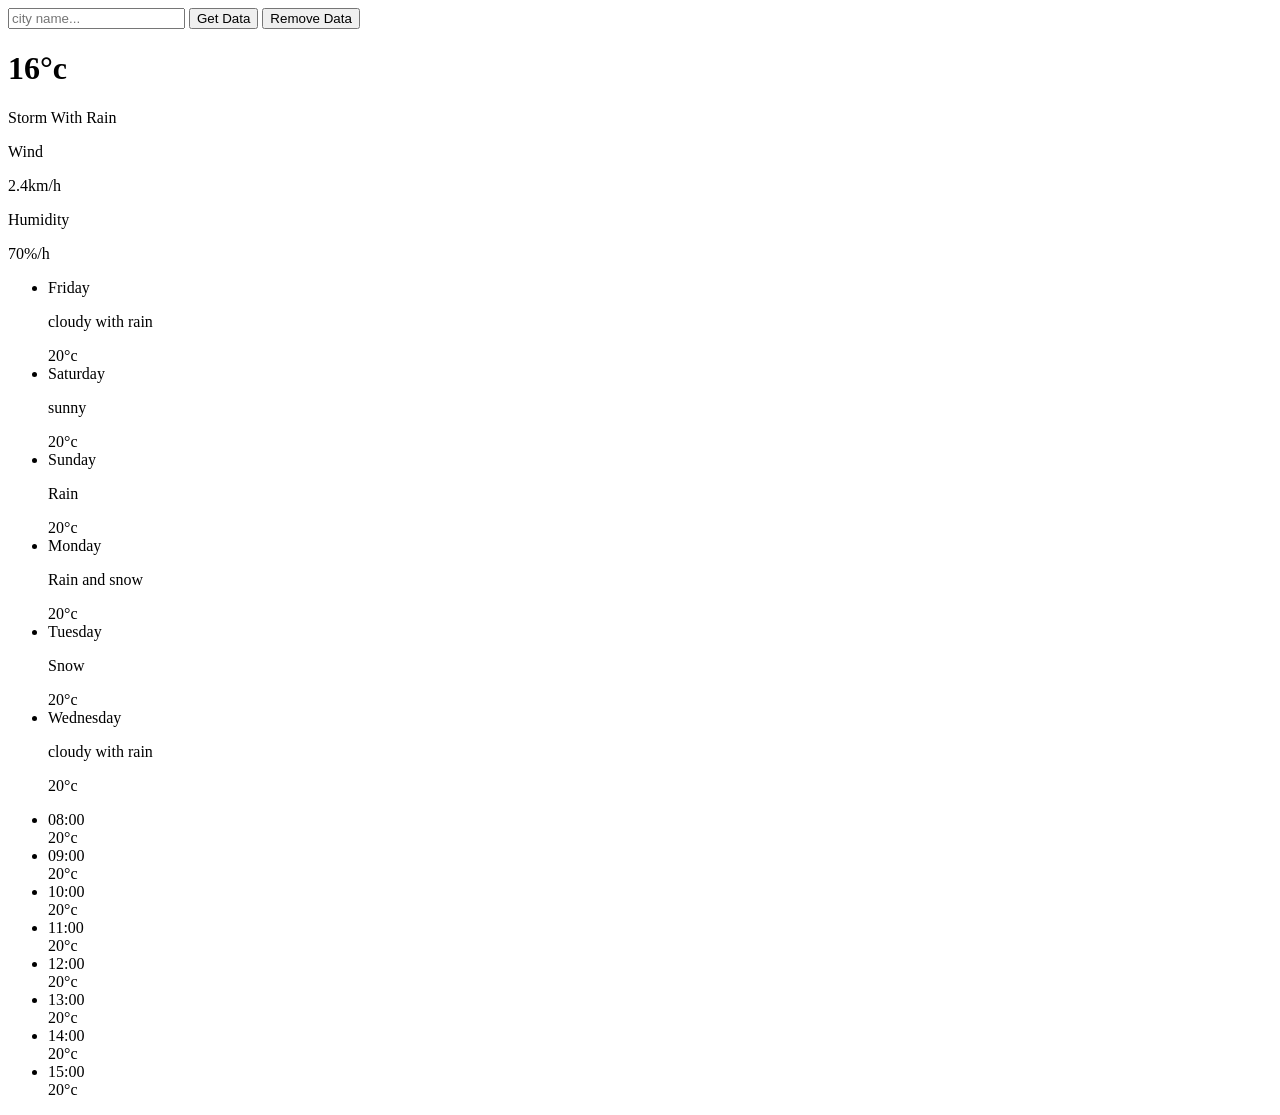
==== index.html @ 928df338 "Create index.html" ====
<!DOCTYPE html>
<html lang="en">

<head>
    <meta charset="UTF-8">
    <meta name="viewport" content="width=device-width, initial-scale=1.0">
    <link rel="preconnect" href="https://fonts.googleapis.com">
    <link rel="preconnect" href="https://fonts.gstatic.com" crossorigin>
    <link rel="stylesheet" href="https://cdnjs.cloudflare.com/ajax/libs/font-awesome/6.7.2/css/all.min.css">
    <link
        href="https://fonts.googleapis.com/css2?family=Anton&family=Inter:ital,opsz,wght@0,14..32,100..900;1,14..32,100..900&display=swap"
        rel="stylesheet">
    <link rel="stylesheet" href="style.css">
    <title>the weather</title>
</head>

<body>
    <section class="city-name">
        <input type="text" id="city" placeholder="city name...">
        <button onclick="getWeather()"> Get Data</button>
        <button onclick="clearWeather()">Remove Data</button>

        <p id="weatherInfo"></p>

        <p id="weatherInfo"></p>
    </section>
    <main class="data-entry">
        <div>
            <h1>16°c</h1>
            <p class="data-status">Storm With Rain</p>
            <div class="other-data">
                <span>Wind
                    <p class="data-wind">2.4km/h</p>
                </span>
                <span>Humidity
                    <p class="data-wind">70%/h</p>
                </span>

            </div>
        </div>
        <div class="table">
            <ul>
                <li>
                    <p class="border">Friday</p>
                    <p>cloudy with rain</p>
                    <span>20°c</span>
                </li>
                <li>Saturday
                    <p>sunny</p>
                    <span>20°c</span>
                </li>
                <li>Sunday
                    <p>Rain</p>
                    <span>20°c</span>
                </li>
                <li>Monday
                    <p>Rain and snow</p>
                    <span>20°c</span>
                </li>
                <li>Tuesday
                    <p>Snow</p>
                    <span>20°c</span>

                </li>
                <li>Wednesday
                    <p>cloudy with rain</p>
                    <span>20°c</span>
                </li>
            </ul>
        </div>
    </main>
    <section class="hourly-data">
        <ul class="Data">
            <li><span>08:00</span> <br> 20°c</li>
            <li><span>09:00</span> <br> 20°c</li>
            <li><span>10:00</span> <br> 20°c</li>
            <li><span>11:00</span><br> 20°c</li>
            <li><span>12:00</span><br> 20°c</li>
            <li><span>13:00</span><br> 20°c</li>
            <li><span>14:00</span> <br> 20°c</li>
            <li><span>15:00</span> <br> 20°c</li>
        </ul>
    </section>
    <script src="weathetApi.js"></script>
</body>

</html>
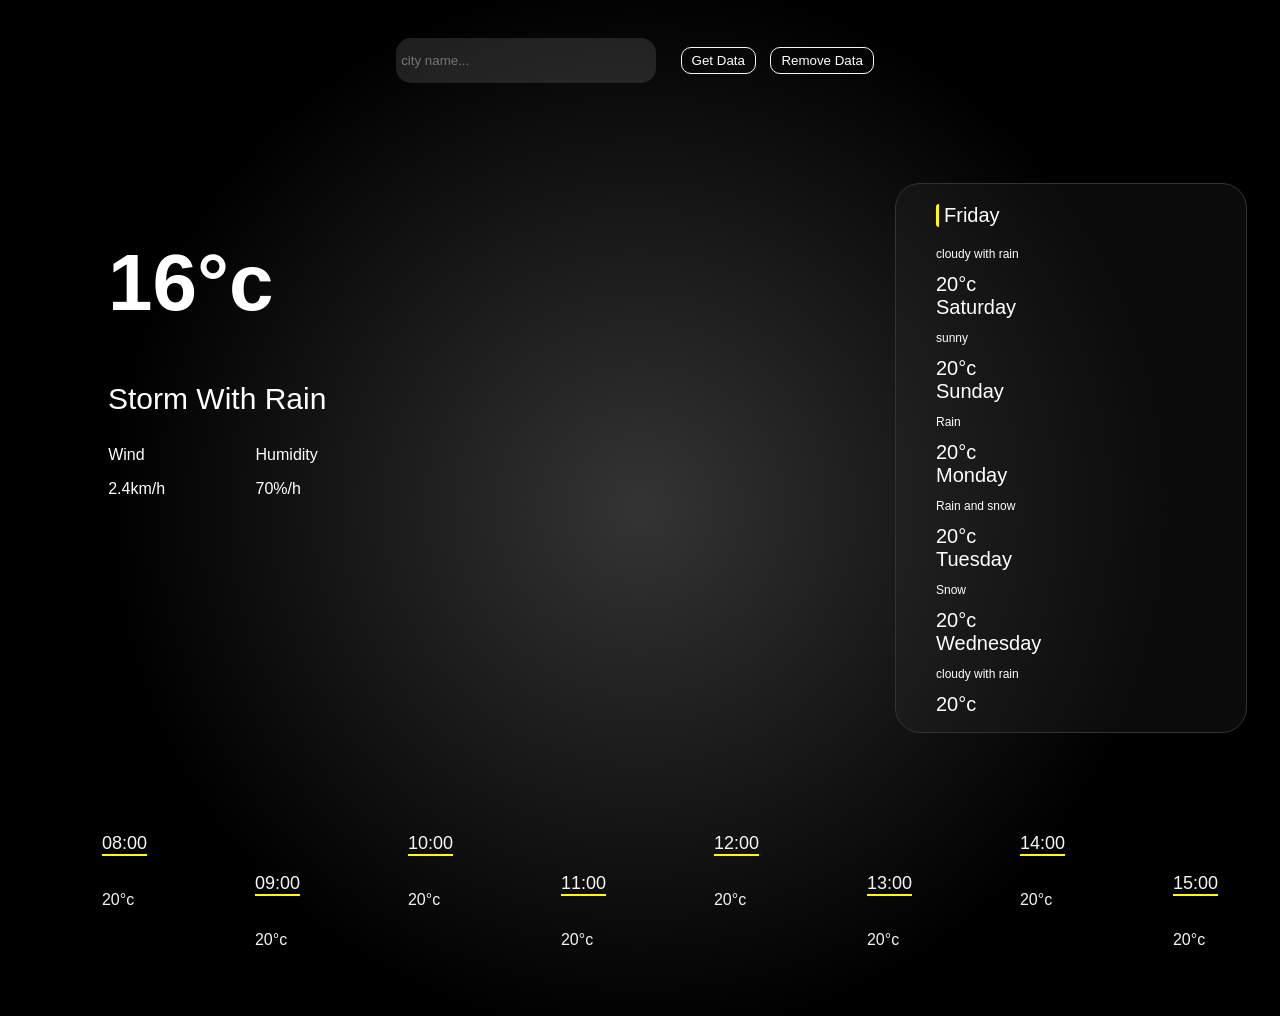
==== commit 370cd016: "Update index.html" ====
--- a/index.html
+++ b/index.html
@@ -11,7 +11,7 @@
         href="https://fonts.googleapis.com/css2?family=Anton&family=Inter:ital,opsz,wght@0,14..32,100..900;1,14..32,100..900&display=swap"
         rel="stylesheet">
     <link rel="stylesheet" href="style.css">
-    <title>the weather</title>
+    <title>the weather1</title>
 </head>
 
 <body>
@@ -84,4 +84,4 @@
     <script src="weathetApi.js"></script>
 </body>
 
-</html>
+</html>
--- a/style.css
+++ b/style.css
@@ -0,0 +1,121 @@
+body {
+    background: #6e6969;
+    background: radial-gradient(circle, rgb(52, 52, 52) 0%, rgba(0, 0, 0, 1) 65%);
+    height: 1000px;
+    font-family: "Inter", sans-serif;
+    font-optical-sizing: auto;
+    font-weight: 200;
+    font-style: normal;
+}
+
+ul {
+    list-style-type: none;
+}
+
+.city-name {
+    text-align: center;
+}
+.city-name input {
+    border-radius: 15px;
+    background-color: #8181813b;
+    width: 250px;
+    height: 35px;
+    color: white;
+    border: none;
+    margin-top: 8px;
+    padding: 5px;
+    margin-right: 20px;
+    margin-top: 30px;
+    outline: none;
+}
+button{
+    background-color: transparent;
+    color: white;
+    padding: 5px 10px;
+    margin-right: 10px;
+    border: 1px solid whitesmoke;
+    border-radius: 10px;
+    cursor: pointer;
+}
+.data-entry {
+    display: flex;
+    justify-content: space-between;
+    background-image: url(/image-and-icon/pngtree-cloudy-rainy-weather-icon-png-image_6138021.png);
+    background-repeat: no-repeat;
+    background-position: center;
+    color: #fff;
+    margin-top: 100px;
+}
+
+.data-entry h1 {
+    font-size: 80px;
+    margin-left: 100px;
+}
+
+.data-status {
+    font-size: 30px;
+    margin-left: 100px;
+}
+
+.other-data {
+    width: 300px;
+    display: flex;
+    margin-left: 55px;
+    justify-content: space-around;
+}
+
+.table {
+    width: 350px;
+    border: 1px solid #333;
+    border-radius: 25px;
+    background-color: #33333337;
+    margin-right: 25px;
+}
+
+.table li {
+    font-size: 20px;
+}
+
+.table li p {
+    font-size: 12px;
+}
+
+.table ul .border {
+    font-size: 20px;
+    border-left: 3px solid yellow;
+    border-radius: 3px 0 0 3px;
+    padding-left: 5px;
+
+}
+
+.hourly-data {
+    margin-top: 100px;
+}
+
+.hourly-data ul {
+    color: whitesmoke;
+    display: flex;
+    justify-content: space-around;
+}
+
+.hourly-data li span {
+    margin-bottom: 15px;
+}
+
+.Data li span {
+    display: inline-block;
+    border-bottom: 2px solid yellow;
+    margin-bottom: 35px;
+    font-weight: 400;
+    font-size: 18px;
+}
+
+.Data :nth-child(even) {
+    margin-top: 40px;
+}
+
+#weatherInfo {
+    color: white;
+    font-size: 18px;
+}
+
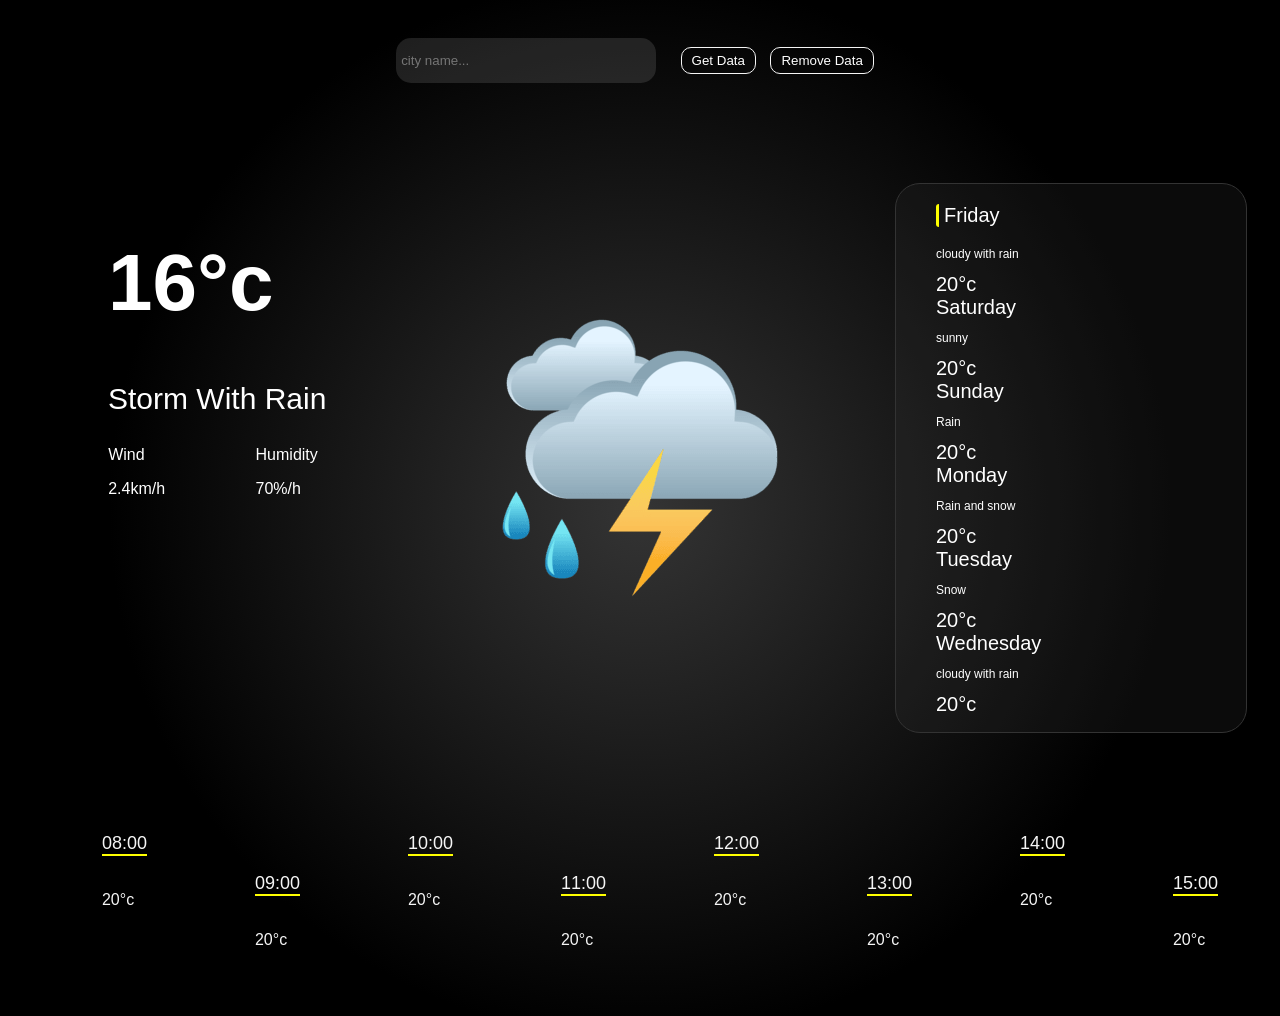
==== commit f15c0032: "new" ====
--- a/index.html
+++ b/index.html
@@ -11,7 +11,7 @@
         href="https://fonts.googleapis.com/css2?family=Anton&family=Inter:ital,opsz,wght@0,14..32,100..900;1,14..32,100..900&display=swap"
         rel="stylesheet">
     <link rel="stylesheet" href="style.css">
-    <title>the weather1</title>
+    <title>the weather</title>
 </head>
 
 <body>
